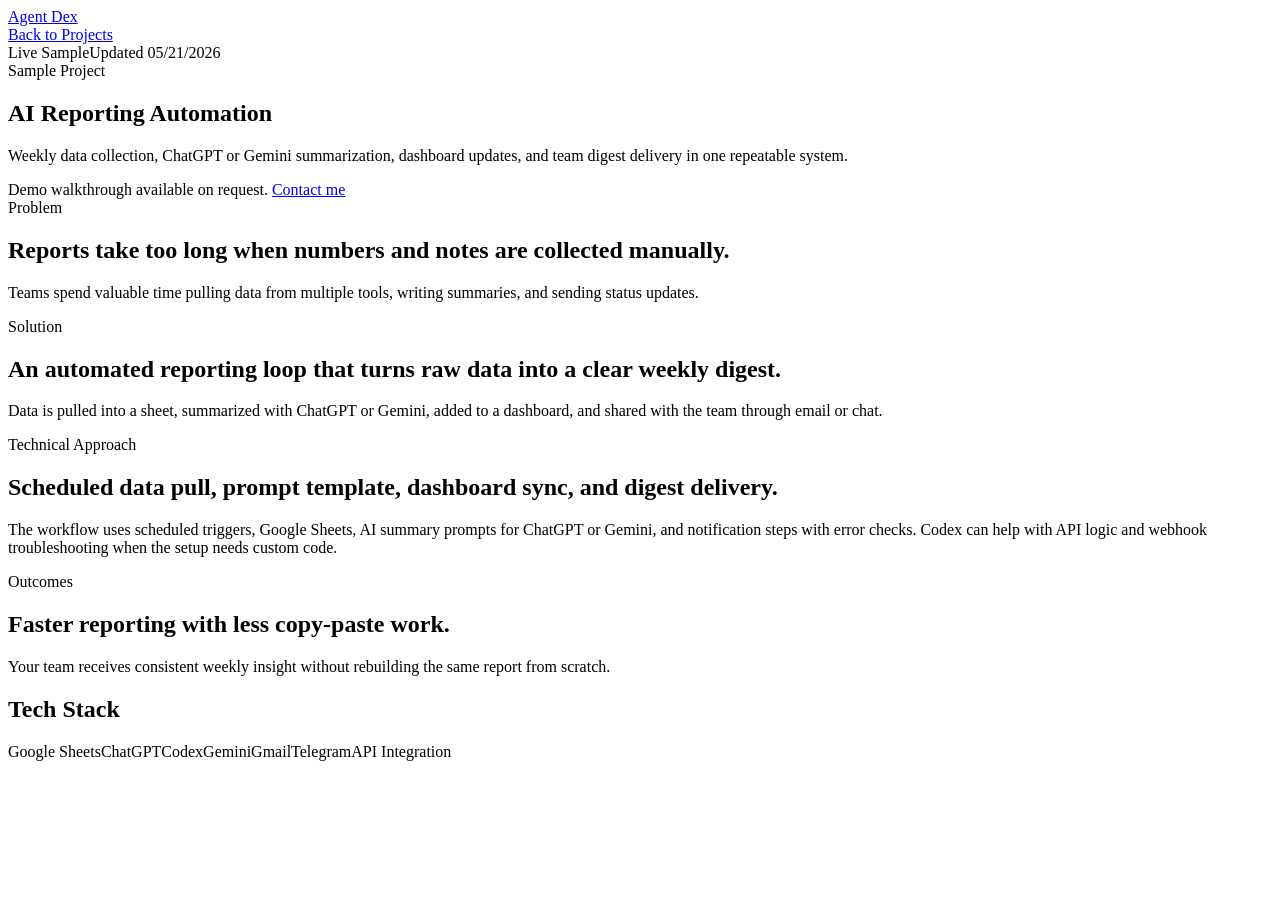
==== projects/ai-reporting/index.html @ 02df797e "Use clean project URLs" ====
<!DOCTYPE html>
<html lang="en">
<head>
  <meta charset="UTF-8" />
  <meta name="viewport" content="width=device-width, initial-scale=1.0" />
  <title>AI Reporting Project | Agent Dex</title>
  <link rel="preconnect" href="https://fonts.googleapis.com" />
  <link rel="preconnect" href="https://fonts.gstatic.com" crossorigin />
  <link href="https://fonts.googleapis.com/css2?family=Inter:wght@400;500;600;700;800&display=swap" rel="stylesheet" />
  <link rel="stylesheet" href="../assets/css/styles.css?v=20260521-23" />
</head>
<body>
  <header class="site-header" id="top"><nav class="nav-shell" aria-label="Project navigation"><a class="brand" href="/"><span class="brand-mark"><img src="../assets/images/agent-dex-logo.svg" alt="" /></span><span>Agent Dex</span></a></nav></header>
  <main><section class="section-pad project-detail"><div class="project-shell"><a class="project-back" href="/?section=workflows">Back to Projects</a><div class="project-meta"><span>Live Sample</span><span>Updated 05/21/2026</span></div><div class="project-hero-copy"><div><div class="section-kicker">Sample Project</div><h1>AI Reporting Automation</h1><p>Weekly data collection, ChatGPT or Gemini summarization, dashboard updates, and team digest delivery in one repeatable system.</p></div><div class="project-note">Demo walkthrough available on request. <a href="/?section=contact">Contact me</a></div></div><div class="project-case-layout"><div class="project-case-list"><article class="case-block"><span>Problem</span><h2>Reports take too long when numbers and notes are collected manually.</h2><p>Teams spend valuable time pulling data from multiple tools, writing summaries, and sending status updates.</p></article><article class="case-block"><span>Solution</span><h2>An automated reporting loop that turns raw data into a clear weekly digest.</h2><p>Data is pulled into a sheet, summarized with ChatGPT or Gemini, added to a dashboard, and shared with the team through email or chat.</p></article><article class="case-block"><span>Technical Approach</span><h2>Scheduled data pull, prompt template, dashboard sync, and digest delivery.</h2><p>The workflow uses scheduled triggers, Google Sheets, AI summary prompts for ChatGPT or Gemini, and notification steps with error checks. Codex can help with API logic and webhook troubleshooting when the setup needs custom code.</p></article><article class="case-block"><span>Outcomes</span><h2>Faster reporting with less copy-paste work.</h2><p>Your team receives consistent weekly insight without rebuilding the same report from scratch.</p></article></div><aside class="tech-stack"><h2>Tech Stack</h2><div><span>Google Sheets</span><span>ChatGPT</span><span>Codex</span><span>Gemini</span><span>Gmail</span><span>Telegram</span><span>API Integration</span></div></aside></div></div></section></main>
  <script src="../assets/js/main.js?v=20260523-4"></script>
</body>
</html>
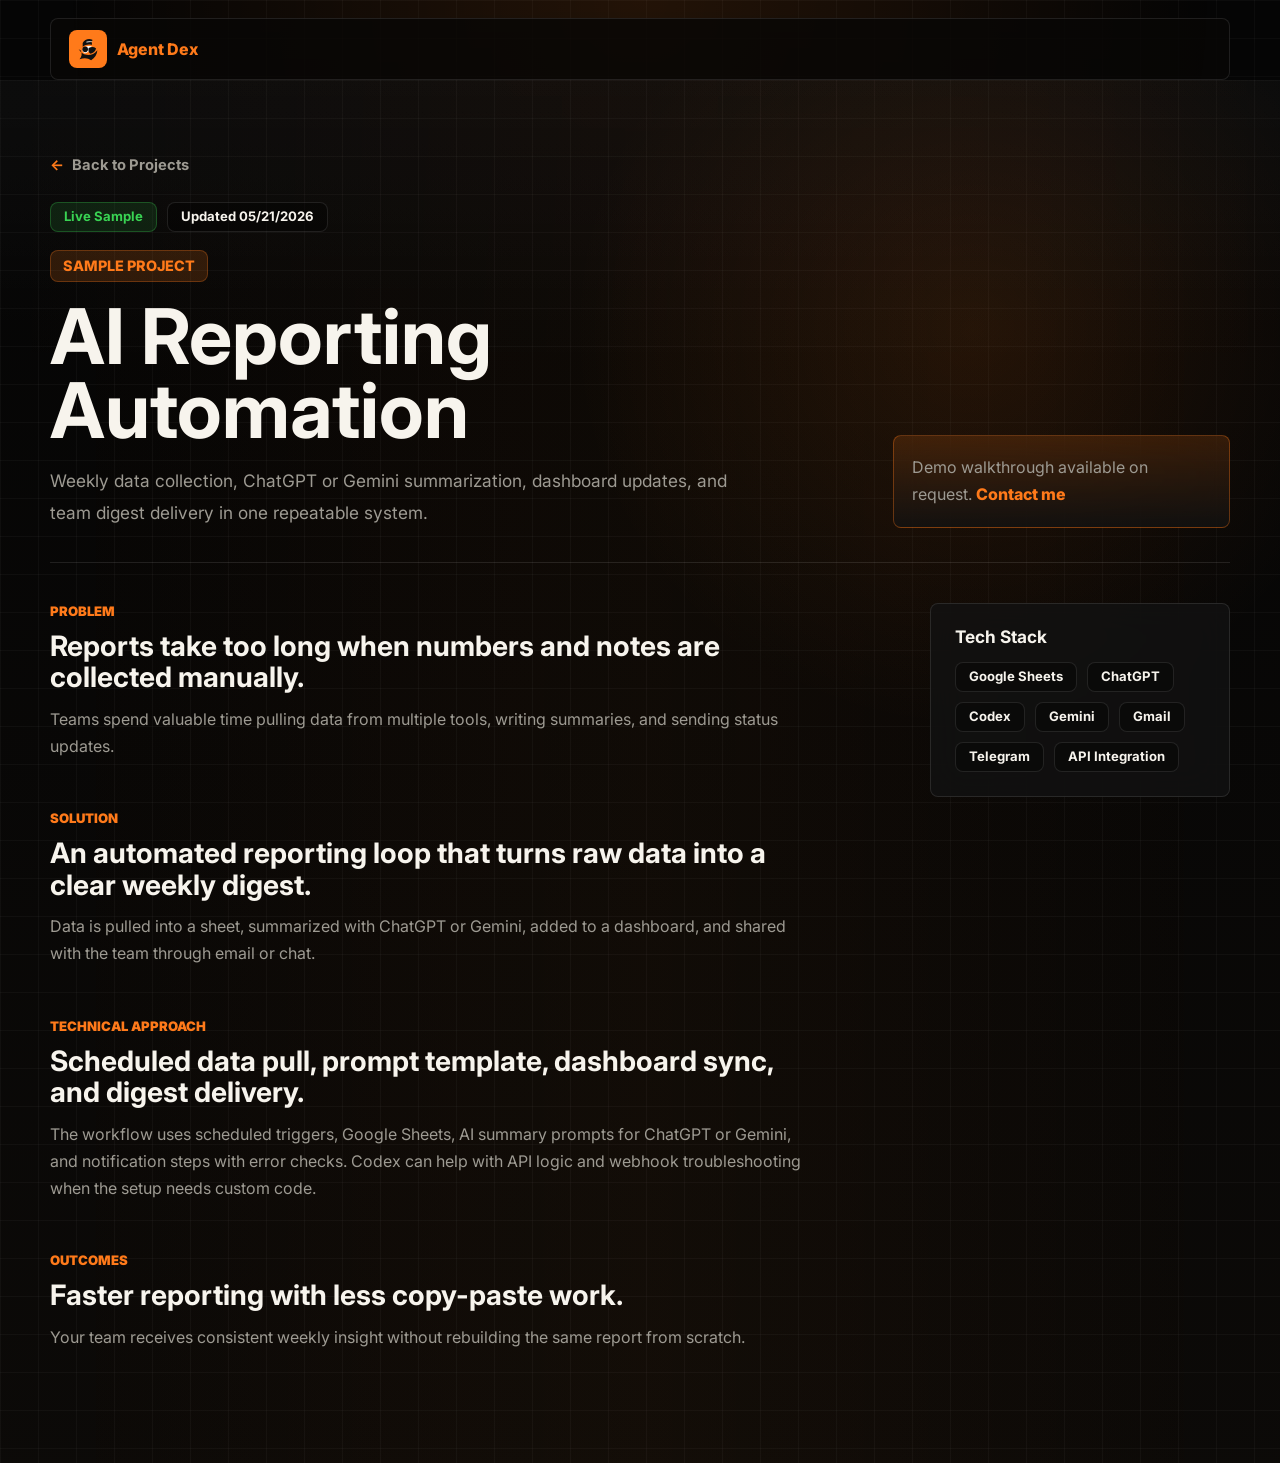
==== commit 8273392e: "Fix clean project URLs" ====
--- a/projects/ai-reporting/index.html
+++ b/projects/ai-reporting/index.html
@@ -7,11 +7,11 @@
   <link rel="preconnect" href="https://fonts.googleapis.com" />
   <link rel="preconnect" href="https://fonts.gstatic.com" crossorigin />
   <link href="https://fonts.googleapis.com/css2?family=Inter:wght@400;500;600;700;800&display=swap" rel="stylesheet" />
-  <link rel="stylesheet" href="../assets/css/styles.css?v=20260521-23" />
+  <link rel="stylesheet" href="/assets/css/styles.css?v=20260521-23" />
 </head>
 <body>
-  <header class="site-header" id="top"><nav class="nav-shell" aria-label="Project navigation"><a class="brand" href="/"><span class="brand-mark"><img src="../assets/images/agent-dex-logo.svg" alt="" /></span><span>Agent Dex</span></a></nav></header>
+  <header class="site-header" id="top"><nav class="nav-shell" aria-label="Project navigation"><a class="brand" href="/"><span class="brand-mark"><img src="/assets/images/agent-dex-logo.svg" alt="" /></span><span>Agent Dex</span></a></nav></header>
   <main><section class="section-pad project-detail"><div class="project-shell"><a class="project-back" href="/?section=workflows">Back to Projects</a><div class="project-meta"><span>Live Sample</span><span>Updated 05/21/2026</span></div><div class="project-hero-copy"><div><div class="section-kicker">Sample Project</div><h1>AI Reporting Automation</h1><p>Weekly data collection, ChatGPT or Gemini summarization, dashboard updates, and team digest delivery in one repeatable system.</p></div><div class="project-note">Demo walkthrough available on request. <a href="/?section=contact">Contact me</a></div></div><div class="project-case-layout"><div class="project-case-list"><article class="case-block"><span>Problem</span><h2>Reports take too long when numbers and notes are collected manually.</h2><p>Teams spend valuable time pulling data from multiple tools, writing summaries, and sending status updates.</p></article><article class="case-block"><span>Solution</span><h2>An automated reporting loop that turns raw data into a clear weekly digest.</h2><p>Data is pulled into a sheet, summarized with ChatGPT or Gemini, added to a dashboard, and shared with the team through email or chat.</p></article><article class="case-block"><span>Technical Approach</span><h2>Scheduled data pull, prompt template, dashboard sync, and digest delivery.</h2><p>The workflow uses scheduled triggers, Google Sheets, AI summary prompts for ChatGPT or Gemini, and notification steps with error checks. Codex can help with API logic and webhook troubleshooting when the setup needs custom code.</p></article><article class="case-block"><span>Outcomes</span><h2>Faster reporting with less copy-paste work.</h2><p>Your team receives consistent weekly insight without rebuilding the same report from scratch.</p></article></div><aside class="tech-stack"><h2>Tech Stack</h2><div><span>Google Sheets</span><span>ChatGPT</span><span>Codex</span><span>Gemini</span><span>Gmail</span><span>Telegram</span><span>API Integration</span></div></aside></div></div></section></main>
-  <script src="../assets/js/main.js?v=20260523-4"></script>
+  <script src="/assets/js/main.js?v=20260523-4"></script>
 </body>
 </html>
--- a/assets/css/styles.css
+++ b/assets/css/styles.css
@@ -0,0 +1,1442 @@
+:root {
+  /* Design tokens */
+  --bg: #050505;
+  --bg-soft: #0f0d0b;
+  --panel: rgba(18, 18, 18, 0.78);
+  --panel-strong: #121212;
+  --line: rgba(255, 255, 255, 0.1);
+  --text: #f7f4ed;
+  --muted: #9d9a92;
+  --accent: #ff7a1a;
+  --accent-soft: rgba(255, 122, 26, 0.16);
+  --green: #39d353;
+  --nav-bg: rgba(8, 7, 6, 0.8);
+  --nav-menu-bg: #0a0908;
+  --hero-copy: #d2c9bd;
+  --hero-image-opacity: 0.5;
+  --hero-image-filter: saturate(0.92) contrast(1.08);
+  --hero-overlay:
+    radial-gradient(circle at 75% 34%, rgba(255,122,26,0.17), transparent 24rem),
+    linear-gradient(90deg, rgba(5,5,5,0.95), rgba(5,5,5,0.7) 44%, rgba(5,5,5,0.48)),
+    linear-gradient(0deg, var(--bg) 0%, transparent 28%, rgba(5,5,5,0.38) 100%);
+  --grid-line: rgba(255,255,255,0.03);
+  --section-gradient: linear-gradient(180deg, var(--bg), var(--bg-soft));
+  --screen-surface:
+    radial-gradient(circle at 76% 18%, rgba(255,122,26,0.11), transparent 25rem),
+    linear-gradient(var(--grid-line) 1px, transparent 1px),
+    linear-gradient(90deg, var(--grid-line) 1px, transparent 1px),
+    linear-gradient(180deg, rgba(5,5,5,0.96), rgba(12,10,8,0.98));
+  --tool-bg: rgba(0,0,0,0.35);
+  --item-bg: rgba(0,0,0,0.22);
+  --contact-bg: #101010;
+  --card-shadow: 0 24px 80px rgba(0,0,0,0.45);
+  --portrait-bg:
+    radial-gradient(circle at 54% 40%, rgba(255,255,255,0.13), transparent 22%),
+    radial-gradient(circle at 50% 56%, rgba(255,122,26,0.12), transparent 46%),
+    linear-gradient(180deg, rgba(16, 13, 11, 0.45), rgba(5, 5, 5, 0.68));
+  --portrait-filter: saturate(0.95) contrast(1.02);
+  --portrait-glow: 0 34px 100px rgba(255,122,26,0.16);
+  --portrait-stage:
+    linear-gradient(135deg, rgba(255,122,26,0.12), rgba(255,255,255,0.03) 36%, rgba(0,0,0,0.18)),
+    rgba(8, 7, 6, 0.42);
+  --portrait-ground: rgba(255,122,26,0.18);
+  --max: 1180px;
+}
+
+[data-theme="light"] {
+  --bg: #fbfaf7;
+  --bg-soft: #ffffff;
+  --panel: rgba(255, 255, 255, 0.82);
+  --panel-strong: #ffffff;
+  --line: rgba(20, 24, 31, 0.12);
+  --text: #171717;
+  --muted: #67625b;
+  --accent: #e86412;
+  --accent-soft: rgba(232, 100, 18, 0.13);
+  --green: #1fa34a;
+  --nav-bg: rgba(255, 255, 255, 0.78);
+  --nav-menu-bg: #ffffff;
+  --hero-copy: #453f38;
+  --hero-image-opacity: 0.72;
+  --hero-image-filter: brightness(1.78) saturate(0.7) contrast(0.8);
+  --hero-overlay:
+    radial-gradient(circle at 75% 34%, rgba(232,100,18,0.16), transparent 24rem),
+    linear-gradient(90deg, rgba(255,255,255,0.96), rgba(255,255,255,0.8) 43%, rgba(255,255,255,0.52)),
+    linear-gradient(0deg, var(--bg) 0%, transparent 32%, rgba(255,255,255,0.22) 100%);
+  --grid-line: rgba(20,24,31,0.05);
+  --section-gradient: linear-gradient(180deg, var(--bg), var(--bg-soft));
+  --screen-surface:
+    radial-gradient(circle at 76% 18%, rgba(232,100,18,0.1), transparent 25rem),
+    linear-gradient(var(--grid-line) 1px, transparent 1px),
+    linear-gradient(90deg, var(--grid-line) 1px, transparent 1px),
+    linear-gradient(180deg, rgba(255,255,255,0.94), rgba(250,248,244,0.98));
+  --tool-bg: rgba(255,255,255,0.68);
+  --item-bg: rgba(255,255,255,0.62);
+  --contact-bg: #ffffff;
+  --card-shadow: 0 24px 80px rgba(31, 35, 41, 0.12);
+  --portrait-bg:
+    radial-gradient(circle at 54% 40%, rgba(255,255,255,0.2), transparent 24%),
+    radial-gradient(circle at 50% 58%, rgba(232,100,18,0.1), transparent 48%),
+    linear-gradient(180deg, rgba(236,230,219,0.46), rgba(219,211,198,0.5));
+  --portrait-filter: brightness(1.02) saturate(0.95);
+  --portrait-glow: 0 34px 100px rgba(232,100,18,0.13);
+  --portrait-stage:
+    linear-gradient(135deg, rgba(232,100,18,0.11), rgba(255,255,255,0.42) 38%, rgba(214,205,192,0.22)),
+    rgba(239,234,226,0.34);
+  --portrait-ground: rgba(169,113,65,0.18);
+}
+
+/* Base reset */
+* {
+  box-sizing: border-box;
+}
+
+html {
+  scroll-behavior: auto;
+}
+
+body {
+  margin: 0;
+  min-height: 100vh;
+  background: var(--bg);
+  color: var(--text);
+  font-family: "Inter", Arial, sans-serif;
+  letter-spacing: 0;
+  transition: background 180ms ease, color 180ms ease;
+}
+
+body::before {
+  content: "";
+  position: fixed;
+  inset: 0;
+  pointer-events: none;
+  background:
+    radial-gradient(circle at 50% 0%, rgba(255, 122, 26, 0.12), transparent 36rem),
+    linear-gradient(var(--grid-line) 1px, transparent 1px),
+    linear-gradient(90deg, var(--grid-line) 1px, transparent 1px);
+  background-size: auto, 38px 38px, 38px 38px;
+  mask-image: linear-gradient(to bottom, black, transparent 78%);
+  z-index: -2;
+}
+
+a {
+  color: inherit;
+  text-decoration: none;
+}
+
+img {
+  display: block;
+  max-width: 100%;
+}
+
+/* Shared layout helpers */
+.section-pad {
+  position: relative;
+  padding: 96px 24px;
+}
+
+.section-pad:not(.hero) {
+  background: var(--screen-surface);
+  background-size: auto, 38px 38px, 38px 38px, auto;
+  overflow: hidden;
+}
+
+.section-pad:not(.hero)::before {
+  content: "";
+  position: absolute;
+  inset: 0;
+  pointer-events: none;
+  background:
+    linear-gradient(90deg, transparent, rgba(255,122,26,0.04) 50%, transparent),
+    linear-gradient(180deg, rgba(255,255,255,0.035), transparent 18rem);
+  opacity: 0.9;
+}
+
+.section-pad:not(.hero) > * {
+  position: relative;
+  z-index: 1;
+}
+
+[data-theme="light"] .section-pad:not(.hero)::before {
+  background:
+    linear-gradient(90deg, transparent, rgba(232,100,18,0.045) 50%, transparent),
+    linear-gradient(180deg, rgba(255,255,255,0.5), transparent 18rem);
+}
+
+main section[id] {
+  scroll-margin-top: 118px;
+}
+
+/* Header */
+.site-header {
+  position: sticky;
+  top: 0;
+  z-index: 20;
+  padding: 18px 24px 0;
+  transform: translateY(0);
+  opacity: 1;
+  transition: transform 360ms ease, opacity 360ms ease;
+  will-change: transform, opacity;
+}
+
+.site-header.is-hidden {
+  transform: translateY(calc(-100% - 20px));
+  opacity: 0;
+  pointer-events: none;
+}
+
+.nav-shell {
+  width: min(var(--max), 100%);
+  margin: 0 auto;
+  min-height: 62px;
+  display: flex;
+  align-items: center;
+  justify-content: space-between;
+  gap: 24px;
+  border: 1px solid var(--line);
+  border-radius: 8px;
+  background: var(--nav-bg);
+  backdrop-filter: blur(22px);
+  padding: 0 18px;
+}
+
+.brand,
+.nav-actions,
+.nav-links {
+  display: flex;
+  align-items: center;
+}
+
+.brand {
+  gap: 10px;
+  font-weight: 800;
+  white-space: nowrap;
+}
+
+.brand-mark {
+  width: 38px;
+  height: 38px;
+  display: grid;
+  place-items: center;
+  border-radius: 8px;
+  background: var(--accent);
+  padding: 4px;
+}
+
+.brand-mark svg {
+  width: 100%;
+  height: 100%;
+  fill: #111;
+}
+
+.brand-mark img {
+  width: 100%;
+  height: 100%;
+  object-fit: contain;
+}
+
+.brand-logo-face,
+.brand-logo-shine {
+  fill: #fff;
+}
+
+.nav-links {
+  gap: 28px;
+  color: var(--muted);
+  font-size: 0.88rem;
+  font-weight: 600;
+  white-space: nowrap;
+}
+
+.nav-links a:hover {
+  color: var(--text);
+}
+
+.nav-cta {
+  color: var(--text) !important;
+  padding: 12px 18px;
+  border: 1px solid var(--line);
+  border-radius: 8px;
+  background: rgba(255,255,255,0.05);
+  white-space: nowrap;
+}
+
+.nav-actions {
+  order: 3;
+  gap: 10px;
+}
+
+.theme-toggle {
+  min-height: 42px;
+  display: inline-flex;
+  align-items: center;
+  gap: 9px;
+  border: 1px solid var(--line);
+  border-radius: 8px;
+  background: var(--tool-bg);
+  color: var(--text);
+  cursor: pointer;
+  font: inherit;
+  font-size: 0.84rem;
+  font-weight: 800;
+  padding: 0 12px;
+  white-space: nowrap;
+}
+
+.toggle-track {
+  width: 34px;
+  height: 18px;
+  display: flex;
+  align-items: center;
+  border-radius: 999px;
+  background: var(--accent-soft);
+  padding: 2px;
+}
+
+.toggle-dot {
+  width: 14px;
+  height: 14px;
+  border-radius: 50%;
+  background: var(--accent);
+  transform: translateX(0);
+  transition: transform 180ms ease;
+}
+
+[data-theme="light"] .toggle-dot {
+  transform: translateX(16px);
+}
+
+.nav-toggle {
+  display: none;
+  width: 42px;
+  height: 42px;
+  border: 1px solid var(--line);
+  border-radius: 8px;
+  background: var(--tool-bg);
+  cursor: pointer;
+}
+
+.nav-toggle span {
+  display: block;
+  width: 18px;
+  height: 2px;
+  margin: 5px auto;
+  background: var(--text);
+}
+
+/* Hero */
+.hero {
+  position: relative;
+  overflow: hidden;
+  min-height: calc(100vh - 80px);
+  display: flex;
+  flex-direction: column;
+  justify-content: flex-start;
+  padding-top: 44px;
+}
+
+.hero-bg {
+  position: absolute;
+  inset: 24px;
+  z-index: -1;
+  border: 1px solid var(--line);
+  border-radius: 14px;
+  overflow: hidden;
+  opacity: var(--hero-image-opacity);
+}
+
+.hero-bg::after {
+  content: "";
+  position: absolute;
+  inset: 0;
+  background: var(--hero-overlay);
+}
+
+.hero-bg img {
+  width: 100%;
+  height: 100%;
+  object-fit: cover;
+  filter: var(--hero-image-filter);
+}
+
+.hero-grid,
+.tool-strip,
+.split,
+.proof-grid,
+.section-heading,
+.service-grid,
+.workflow-board,
+.timeline,
+.contact-box,
+.site-footer {
+  width: min(var(--max), 100%);
+  margin-inline: auto;
+}
+
+.hero-grid {
+  position: relative;
+  display: grid;
+  grid-template-columns: minmax(0, 1fr);
+  gap: 36px;
+  align-items: center;
+}
+
+.hero-copy {
+  position: relative;
+  max-width: 880px;
+}
+
+@media (min-width: 1301px) {
+  .hero-copy {
+    max-width: min(760px, calc(100% - 460px));
+  }
+}
+
+h1,
+h2,
+h3,
+p {
+  margin-top: 0;
+}
+
+h1 {
+  margin-bottom: 24px;
+  font-size: clamp(3.2rem, 7.2vw, 6rem);
+  line-height: 0.96;
+  letter-spacing: 0;
+}
+
+h1 span,
+.section-kicker,
+.brand {
+  color: var(--accent);
+}
+
+.hero-copy p {
+  max-width: 650px;
+  color: var(--hero-copy);
+  font-size: 1.08rem;
+  line-height: 1.8;
+}
+
+.hero-actions,
+.contact-actions {
+  display: flex;
+  flex-wrap: wrap;
+  gap: 14px;
+  margin-top: 32px;
+}
+
+.contact-link {
+  min-height: 52px;
+  display: inline-grid;
+  grid-template-columns: 38px auto;
+  align-items: center;
+  justify-content: center;
+  gap: 10px;
+  min-width: 154px;
+  border: 1px solid rgba(255,122,26,0.36);
+  border-radius: 8px;
+  background: linear-gradient(180deg, var(--accent-soft), var(--tool-bg));
+  color: var(--text);
+  font-weight: 850;
+  padding: 0 18px;
+  transition: transform 180ms ease, border-color 180ms ease, box-shadow 180ms ease;
+}
+
+.contact-link:hover,
+.contact-link:focus-visible {
+  transform: translateY(-3px);
+  border-color: rgba(255,122,26,0.62);
+  box-shadow: 0 18px 54px rgba(255,122,26,0.13);
+  outline: none;
+}
+
+.contact-link img {
+  width: 28px;
+  height: 28px;
+  object-fit: contain;
+}
+
+.contact-icon {
+  width: 38px;
+  height: 38px;
+  flex: 0 0 38px;
+  display: inline-grid;
+  place-items: center;
+  border: 1px solid rgba(255,122,26,0.28);
+  border-radius: 8px;
+  background: linear-gradient(135deg, #fff7ef, #ffe1c2);
+  box-shadow: inset 0 1px 0 rgba(255,255,255,0.85), 0 12px 28px rgba(255,122,26,0.12);
+}
+
+[data-theme="light"] .contact-icon {
+  border-color: rgba(232,100,18,0.2);
+  box-shadow: inset 0 1px 0 rgba(255,255,255,0.65), 0 12px 28px rgba(31,35,41,0.1);
+}
+
+.hero-metrics {
+  position: absolute;
+  right: clamp(0px, 2vw, 28px);
+  top: 48%;
+  width: clamp(340px, 32vw, 392px);
+  display: grid;
+  grid-template-columns: 1fr;
+  gap: 1px;
+  overflow: hidden;
+  border: 1px solid var(--line);
+  border-radius: 8px;
+  background: var(--line);
+  box-shadow: var(--card-shadow);
+  transform: translateY(-50%);
+}
+
+.hero-metrics div {
+  min-height: 84px;
+  display: grid;
+  align-content: center;
+  gap: 8px;
+  padding: 18px;
+  background: rgba(8, 8, 8, 0.62);
+  backdrop-filter: blur(18px);
+}
+
+[data-theme="light"] .hero-metrics div {
+  background: rgba(255, 255, 255, 0.68);
+}
+
+.hero-metrics span {
+  color: var(--muted);
+  font-size: 0.82rem;
+  font-weight: 700;
+}
+
+.hero-metrics strong {
+  color: var(--text);
+  font-size: 1.42rem;
+}
+
+.btn {
+  min-height: 48px;
+  display: inline-flex;
+  align-items: center;
+  justify-content: center;
+  border-radius: 8px;
+  padding: 0 20px;
+  font-weight: 800;
+  font-size: 0.94rem;
+  transition: transform 180ms ease, border-color 180ms ease, background 180ms ease;
+}
+
+.btn:hover {
+  transform: translateY(-2px);
+}
+
+.btn-primary {
+  background: var(--accent);
+  color: #130803;
+}
+
+.btn-secondary {
+  border: 1px solid var(--line);
+  background: var(--tool-bg);
+}
+
+.service-card,
+.contact-box {
+  border: 1px solid var(--line);
+  border-radius: 8px;
+  background: var(--panel);
+  backdrop-filter: blur(20px);
+}
+
+.portrait-frame {
+  position: relative;
+  overflow: hidden;
+  width: min(390px, 100%);
+  aspect-ratio: 0.86 / 1.08;
+  margin-inline: auto;
+  border: 1px solid rgba(255,255,255,0.18);
+  border-radius: 50%;
+  background: var(--portrait-bg);
+  box-shadow: var(--portrait-glow), var(--card-shadow);
+  backdrop-filter: blur(14px);
+  z-index: 1;
+}
+
+.portrait-frame::before {
+  content: "";
+  position: absolute;
+  inset: 8px;
+  border: 1px solid rgba(255,122,26,0.2);
+  border-radius: inherit;
+  pointer-events: none;
+  z-index: 1;
+}
+
+.portrait-frame::after {
+  content: "";
+  position: absolute;
+  inset: 0;
+  background:
+    radial-gradient(circle at 70% 24%, rgba(255,255,255,0.2), transparent 24%),
+    linear-gradient(180deg, transparent 62%, rgba(0,0,0,0.18));
+  pointer-events: none;
+}
+
+.portrait-frame img {
+  width: 100%;
+  height: 100%;
+  object-fit: contain;
+  object-position: 50% 100%;
+  filter: var(--portrait-filter);
+  transform: scale(1.08) translateY(2%);
+  transform-origin: bottom center;
+}
+
+.hero-panel {
+  padding: 24px;
+  box-shadow: var(--card-shadow);
+}
+
+.panel-label,
+.section-kicker {
+  width: max-content;
+  max-width: 100%;
+  min-height: 32px;
+  display: inline-flex;
+  align-items: center;
+  margin-bottom: 18px;
+  border: 1px solid rgba(255,122,26,0.28);
+  border-radius: 8px;
+  background: var(--accent-soft);
+  color: var(--accent);
+  font-size: 0.9rem;
+  font-weight: 800;
+  line-height: 1;
+  padding: 0 12px;
+  text-transform: uppercase;
+  white-space: nowrap;
+}
+
+[data-theme="light"] .section-kicker {
+  border-color: rgba(232,100,18,0.22);
+  background: rgba(232,100,18,0.1);
+}
+
+.metric-row {
+  display: flex;
+  align-items: center;
+  justify-content: space-between;
+  gap: 18px;
+  padding: 20px 0;
+  border-top: 1px solid var(--line);
+  color: var(--muted);
+}
+
+.metric-row strong {
+  color: var(--text);
+  font-size: 1.3rem;
+}
+
+.tool-strip {
+  overflow: hidden;
+  margin-top: 20px;
+  color: #77736c;
+  font-weight: 800;
+  mask-image: linear-gradient(90deg, transparent, black 7%, black 93%, transparent);
+}
+
+.tool-marquee {
+  overflow: hidden;
+}
+
+.tool-track {
+  display: flex;
+  width: max-content;
+  gap: 12px;
+  animation: logo-marquee 48s linear infinite;
+}
+
+.logo-chip {
+  min-width: 206px;
+  height: 58px;
+  display: inline-grid;
+  grid-template-columns: 42px auto;
+  align-items: center;
+  justify-content: center;
+  gap: 12px;
+  border: 1px solid var(--line);
+  border-radius: 8px;
+  background: var(--tool-bg);
+  color: var(--text);
+  padding: 0 18px;
+  white-space: nowrap;
+}
+
+[data-theme="light"] .logo-chip {
+  border-color: rgba(20, 24, 31, 0.1);
+  background: rgba(255, 255, 255, 0.54);
+  box-shadow: 0 10px 34px rgba(31, 35, 41, 0.08);
+}
+
+.logo-chip img {
+  width: 32px;
+  height: 32px;
+  object-fit: contain;
+  justify-self: center;
+  align-self: center;
+  flex: none;
+  filter: drop-shadow(0 6px 14px rgba(0,0,0,0.34));
+}
+
+.logo-chip img[src*="n8n-mark"],
+.logo-chip img[src*="zoho-crm"] {
+  width: 40px;
+  height: 32px;
+}
+
+.logo-chip span {
+  color: var(--text);
+  font-size: 0.92rem;
+  font-weight: 850;
+  line-height: 1;
+}
+
+@keyframes logo-marquee {
+  from {
+    transform: translateX(-50%);
+  }
+
+  to {
+    transform: translateX(0);
+  }
+}
+
+@media (prefers-reduced-motion: reduce) {
+  .tool-track {
+    animation-duration: 66s;
+  }
+}
+
+@media (max-width: 1300px) {
+  .hero {
+    padding-top: 78px;
+  }
+
+  h1 {
+    font-size: clamp(3rem, 7vw, 4.8rem);
+  }
+
+  .hero-metrics {
+    position: static;
+    width: 100%;
+    max-width: 780px;
+    grid-template-columns: repeat(3, 1fr);
+    margin-top: 30px;
+    transform: none;
+  }
+}
+
+/* Intro / proof points */
+.section-heading {
+  width: min(var(--max), 100%);
+  margin-inline: auto;
+  margin-bottom: 44px;
+  display: grid;
+  grid-template-columns: minmax(0, 1.1fr) minmax(280px, 0.7fr);
+  gap: 56px;
+  align-items: end;
+}
+
+.split {
+  display: grid;
+  grid-template-columns: minmax(0, 1.1fr) minmax(280px, 0.7fr);
+  gap: 56px;
+  align-items: end;
+}
+
+h2 {
+  font-size: clamp(2.1rem, 4vw, 4rem);
+  line-height: 1.04;
+  margin-bottom: 0;
+}
+
+.split p,
+.section-heading p,
+.workflow-copy p,
+.contact-box p {
+  color: var(--muted);
+  line-height: 1.75;
+}
+
+.proof-grid,
+.service-grid {
+  display: grid;
+  grid-template-columns: repeat(3, 1fr);
+  gap: 18px;
+  margin-top: 0;
+}
+
+.proof-grid article {
+  padding: 26px 0;
+  border-top: 1px solid var(--line);
+}
+
+.proof-grid span,
+.icon-box {
+  color: var(--accent);
+  font-weight: 800;
+}
+
+.proof-grid p,
+.service-card p,
+.service-card li,
+.timeline p {
+  color: var(--muted);
+  line-height: 1.7;
+}
+
+/* Services */
+.service-card {
+  padding: 28px;
+  background: linear-gradient(180deg, var(--accent-soft), var(--panel));
+  border-color: rgba(255,122,26,0.38);
+}
+
+.service-grid .service-card {
+  background: linear-gradient(180deg, var(--accent-soft), var(--panel));
+  border-color: rgba(255,122,26,0.38);
+}
+
+[data-theme="light"] .service-card {
+  background: linear-gradient(180deg, rgba(232,100,18,0.1), var(--panel));
+  border-color: rgba(232,100,18,0.26);
+}
+
+[data-theme="light"] .service-grid .service-card {
+  background: linear-gradient(180deg, rgba(232,100,18,0.1), var(--panel));
+  border-color: rgba(232,100,18,0.26);
+}
+
+.icon-box {
+  width: 46px;
+  height: 46px;
+  display: grid;
+  place-items: center;
+  margin-bottom: 34px;
+  border-radius: 8px;
+  background: var(--accent-soft);
+}
+
+.service-card h3 {
+  font-size: 1.42rem;
+}
+
+.service-card ul {
+  padding-left: 18px;
+  margin-bottom: 0;
+}
+
+/* Workflow examples */
+.workflow-board {
+  width: min(var(--max), 100%);
+  margin-inline: auto;
+  display: grid;
+  grid-template-columns: minmax(240px, 300px) minmax(0, 1fr);
+  gap: 36px;
+  align-items: center;
+  padding: 0;
+  background: transparent;
+}
+
+.project-summary {
+  display: grid;
+  gap: 16px;
+  align-content: center;
+}
+
+.project-summary div {
+  min-height: 150px;
+  display: grid;
+  align-content: center;
+  justify-items: start;
+  gap: 12px;
+  border: 1px solid rgba(255,122,26,0.3);
+  border-radius: 8px;
+  background: linear-gradient(180deg, var(--accent-soft), var(--item-bg));
+  padding: 28px;
+}
+
+.project-summary span {
+  color: var(--accent);
+  font-size: clamp(1.55rem, 3vw, 2.5rem);
+  font-weight: 900;
+  line-height: 1;
+}
+
+.project-summary strong {
+  color: var(--text);
+  line-height: 1.35;
+}
+
+.workflow-list {
+  display: grid;
+  grid-template-columns: repeat(2, minmax(0, 1fr));
+  gap: 16px;
+  align-items: stretch;
+}
+
+.workflow-item {
+  position: relative;
+  isolation: isolate;
+  min-height: 150px;
+  display: grid;
+  align-content: center;
+  padding: 24px;
+  border: 1px solid var(--line);
+  border-radius: 8px;
+  background: var(--item-bg);
+  overflow: hidden;
+  transition: transform 180ms ease, border-color 180ms ease, background 180ms ease, box-shadow 180ms ease;
+}
+
+.workflow-item::before {
+  content: "";
+  position: absolute;
+  inset: -42%;
+  z-index: -1;
+  background: radial-gradient(circle, rgba(255,122,26,0.26), transparent 58%);
+  opacity: 0;
+  transform: translateY(18px) scale(0.84);
+  transition: opacity 180ms ease, transform 180ms ease;
+}
+
+.workflow-item:hover,
+.workflow-item:focus-visible {
+  transform: translateY(-5px);
+  border-color: rgba(255,122,26,0.48);
+  background: linear-gradient(180deg, rgba(255,122,26,0.13), var(--item-bg));
+  box-shadow: 0 18px 54px rgba(255,122,26,0.13), var(--card-shadow);
+  outline: none;
+}
+
+.workflow-item:hover::before,
+.workflow-item:focus-visible::before {
+  opacity: 1;
+  transform: translateY(0) scale(1);
+}
+
+.workflow-item span {
+  display: block;
+  margin-bottom: 12px;
+  color: var(--accent);
+  font-size: 0.82rem;
+  font-weight: 800;
+  text-transform: uppercase;
+}
+
+.workflow-item strong {
+  display: block;
+  max-width: 360px;
+  font-size: clamp(1rem, 1.45vw, 1.22rem);
+  line-height: 1.55;
+}
+
+/* Process timeline */
+.timeline {
+  display: grid;
+  grid-template-columns: repeat(3, 1fr);
+  gap: 18px;
+  margin-top: 44px;
+}
+
+.timeline article {
+  padding: 24px;
+  border-left: 1px solid var(--accent);
+  background: var(--tool-bg);
+}
+
+.timeline span {
+  display: block;
+  margin-bottom: 16px;
+  color: var(--text);
+  font-size: 1.25rem;
+  font-weight: 800;
+}
+
+/* Project detail pages */
+.project-detail {
+  min-height: calc(100vh - 80px);
+  display: grid;
+  align-items: start;
+  padding-top: 74px;
+}
+
+.project-shell {
+  width: min(var(--max), 100%);
+  margin-inline: auto;
+}
+
+.project-back {
+  display: inline-flex;
+  align-items: center;
+  margin-bottom: 28px;
+  color: var(--muted);
+  font-size: 0.92rem;
+  font-weight: 700;
+}
+
+.project-back::before {
+  content: "<-";
+  margin-right: 8px;
+  color: var(--accent);
+}
+
+.project-back:hover {
+  color: var(--text);
+}
+
+.project-meta {
+  display: flex;
+  flex-wrap: wrap;
+  gap: 10px;
+  margin-bottom: 18px;
+}
+
+.project-meta span,
+.tech-stack span {
+  display: inline-flex;
+  align-items: center;
+  min-height: 30px;
+  border: 1px solid var(--line);
+  border-radius: 8px;
+  background: var(--tool-bg);
+  color: var(--text);
+  font-size: 0.82rem;
+  font-weight: 700;
+  line-height: 1.2;
+  padding: 0 13px;
+}
+
+.project-meta span:first-child {
+  border-color: rgba(57,211,83,0.28);
+  background: rgba(57,211,83,0.12);
+  color: var(--green);
+}
+
+.project-hero-copy {
+  display: grid;
+  grid-template-columns: minmax(0, 1fr) minmax(260px, 0.42fr);
+  gap: 42px;
+  align-items: end;
+  padding-bottom: 34px;
+  border-bottom: 1px solid var(--line);
+}
+
+.project-shell h1 {
+  max-width: 900px;
+  margin-bottom: 18px;
+  font-size: clamp(3rem, 6vw, 5.4rem);
+}
+
+.project-hero-copy p {
+  max-width: 720px;
+  color: var(--muted);
+  font-size: 1.08rem;
+  line-height: 1.8;
+  margin-bottom: 0;
+}
+
+.project-note {
+  border: 1px solid rgba(255,122,26,0.34);
+  border-radius: 8px;
+  background: linear-gradient(180deg, var(--accent-soft), var(--panel));
+  backdrop-filter: blur(18px);
+  color: var(--muted);
+  line-height: 1.7;
+  padding: 18px;
+}
+
+.project-note a {
+  color: var(--accent);
+  font-weight: 800;
+}
+
+.project-case-layout {
+  display: grid;
+  grid-template-columns: minmax(0, 1fr) 300px;
+  gap: 46px;
+  align-items: start;
+  margin-top: 40px;
+}
+
+.project-case-list {
+  display: grid;
+  gap: 34px;
+}
+
+.case-block {
+  max-width: 760px;
+}
+
+.case-block span {
+  display: block;
+  margin-bottom: 12px;
+  color: var(--accent);
+  font-size: 0.82rem;
+  font-weight: 900;
+  text-transform: uppercase;
+}
+
+.case-block h2 {
+  margin-bottom: 12px;
+  font-size: clamp(1.35rem, 2.2vw, 2rem);
+  line-height: 1.12;
+}
+
+.case-block p {
+  color: var(--muted);
+  line-height: 1.7;
+}
+
+.tech-stack {
+  position: sticky;
+  top: 116px;
+  border: 1px solid var(--line);
+  border-radius: 8px;
+  background: var(--panel);
+  backdrop-filter: blur(18px);
+  padding: 24px;
+}
+
+.tech-stack h2 {
+  margin-bottom: 16px;
+  font-size: 1.08rem;
+}
+
+.tech-stack div {
+  display: flex;
+  flex-wrap: wrap;
+  gap: 10px;
+}
+
+/* About */
+.about-layout {
+  width: min(var(--max), 100%);
+  margin-inline: auto;
+  display: grid;
+  grid-template-columns: minmax(220px, 0.34fr) minmax(0, 0.72fr);
+  gap: clamp(32px, 5vw, 72px);
+  align-items: center;
+}
+
+.about-image {
+  position: relative;
+  overflow: hidden;
+  aspect-ratio: 0.9 / 1;
+  border: 1px solid var(--line);
+  border-radius: 50%;
+  background: var(--portrait-bg);
+  box-shadow: var(--portrait-glow), var(--card-shadow);
+}
+
+.about-image img {
+  width: 100%;
+  height: 100%;
+  object-fit: contain;
+  object-position: 50% 100%;
+  transform: scale(1.08) translateY(2%);
+}
+
+.about-copy p {
+  max-width: 760px;
+  color: var(--muted);
+  line-height: 1.75;
+  font-size: 1.02rem;
+}
+
+.about-copy p:last-child {
+  margin-bottom: 0;
+}
+
+/* Contact */
+.contact {
+  padding-top: 40px;
+}
+
+.contact-box {
+  width: min(var(--max), 100%);
+  margin-inline: auto;
+  display: grid;
+  grid-template-columns: minmax(0, 1fr) auto;
+  gap: 32px;
+  align-items: center;
+  padding: 42px;
+  background:
+    linear-gradient(135deg, rgba(255,122,26,0.18), transparent 44%),
+    var(--contact-bg);
+}
+
+/* Footer */
+.site-footer {
+  display: flex;
+  align-items: center;
+  justify-content: space-between;
+  gap: 20px;
+  padding: 28px 24px 42px;
+  color: var(--muted);
+  font-size: 0.9rem;
+}
+
+.site-footer p {
+  margin: 0;
+}
+
+.site-footer a {
+  color: var(--text);
+}
+
+[data-theme="light"] .nav-cta,
+[data-theme="light"] .btn-secondary {
+  background: rgba(255,255,255,0.72);
+}
+
+/* Responsive layout */
+@media (max-width: 900px) {
+  .section-pad {
+    padding: 78px 18px;
+  }
+
+  .nav-shell {
+    position: relative;
+  }
+
+  .nav-toggle {
+    display: block;
+  }
+
+  .nav-links {
+    position: absolute;
+    top: calc(100% + 10px);
+    left: 0;
+    right: 0;
+    display: none;
+    flex-direction: column;
+    align-items: stretch;
+    gap: 0;
+    padding: 12px;
+    border: 1px solid var(--line);
+    border-radius: 8px;
+    background: var(--nav-menu-bg);
+    box-shadow: var(--card-shadow);
+  }
+
+  .nav-links.is-open {
+    display: flex;
+  }
+
+  .nav-links a {
+    padding: 14px;
+  }
+
+  .hero {
+    padding-top: 104px;
+  }
+
+  .hero-bg {
+    inset: 10px;
+  }
+
+  .hero-grid,
+  .split,
+  .section-heading,
+  .contact-box,
+  .project-hero-copy,
+  .project-case-layout {
+    grid-template-columns: 1fr;
+    justify-items: center;
+    text-align: center;
+  }
+
+  .workflow-board {
+    grid-template-columns: 1fr;
+    justify-items: center;
+    text-align: center;
+  }
+
+  .project-summary,
+  .workflow-list {
+    grid-template-columns: 1fr;
+    width: min(100%, 620px);
+  }
+
+  .hero-copy,
+  .section-heading > *,
+  .project-hero-copy > *,
+  .contact-box > * {
+    width: min(100%, 680px);
+  }
+
+  .hero-copy p,
+  .section-heading p,
+  .about-copy p,
+  .contact-box p {
+    margin-inline: auto;
+  }
+
+  .hero-actions,
+  .contact-actions {
+    justify-content: center;
+  }
+
+  .project-detail {
+    padding-top: 78px;
+  }
+
+  .tech-stack {
+    position: static;
+  }
+
+  .tool-strip,
+  .hero-metrics,
+  .proof-grid,
+  .service-grid,
+  .timeline {
+    grid-template-columns: 1fr;
+  }
+
+  .hero-metrics {
+    position: static;
+    width: 100%;
+    max-width: 680px;
+    margin-top: 30px;
+    transform: none;
+  }
+
+  .about-layout {
+    grid-template-columns: 1fr;
+    gap: 22px;
+  }
+
+  .about-image {
+    width: min(240px, 62vw);
+    margin-inline: auto;
+  }
+
+  .about-copy {
+    max-width: 620px;
+    margin-inline: auto;
+    text-align: center;
+  }
+
+  .tool-strip {
+    margin-top: 46px;
+  }
+
+  .logo-chip {
+    min-width: 176px;
+  }
+
+  .project-summary div,
+  .workflow-item {
+    justify-items: center;
+    text-align: center;
+  }
+
+  .workflow-item strong {
+    margin-inline: auto;
+  }
+
+  .contact-actions {
+    margin-top: 0;
+  }
+
+  .site-footer {
+    flex-direction: column;
+    align-items: flex-start;
+  }
+}
+
+@media (min-width: 760px) and (max-width: 900px) {
+  h1 {
+    font-size: clamp(3.2rem, 7vw, 4.6rem);
+  }
+
+  .hero-copy p {
+    max-width: 560px;
+  }
+
+}
+
+@media (max-width: 520px) {
+  h1 {
+    font-size: 3rem;
+  }
+
+  .about .section-heading {
+    margin-bottom: 28px;
+  }
+
+  .about-image {
+    width: min(230px, 64vw);
+  }
+
+  .hero-actions,
+  .contact-actions {
+    flex-direction: column;
+  }
+
+  .btn,
+  .contact-link {
+    width: 100%;
+  }
+
+  .contact-link {
+    grid-template-columns: 38px 96px;
+    justify-content: center;
+    justify-items: start;
+    padding-inline: 18px;
+  }
+
+  .contact-box {
+    padding: 24px;
+  }
+
+  .project-summary {
+    gap: 12px;
+  }
+
+  .project-summary div {
+    min-height: 104px;
+    padding: 20px;
+    gap: 8px;
+  }
+
+  .project-summary span {
+    font-size: 1.85rem;
+  }
+
+  .project-summary strong {
+    font-size: 0.98rem;
+  }
+
+  .workflow-list {
+    gap: 12px;
+  }
+
+  .workflow-item {
+    min-height: 126px;
+    padding: 20px;
+  }
+
+  .workflow-item span {
+    margin-bottom: 8px;
+    font-size: 0.76rem;
+  }
+
+  .workflow-item strong {
+    font-size: 0.98rem;
+    line-height: 1.45;
+  }
+}
